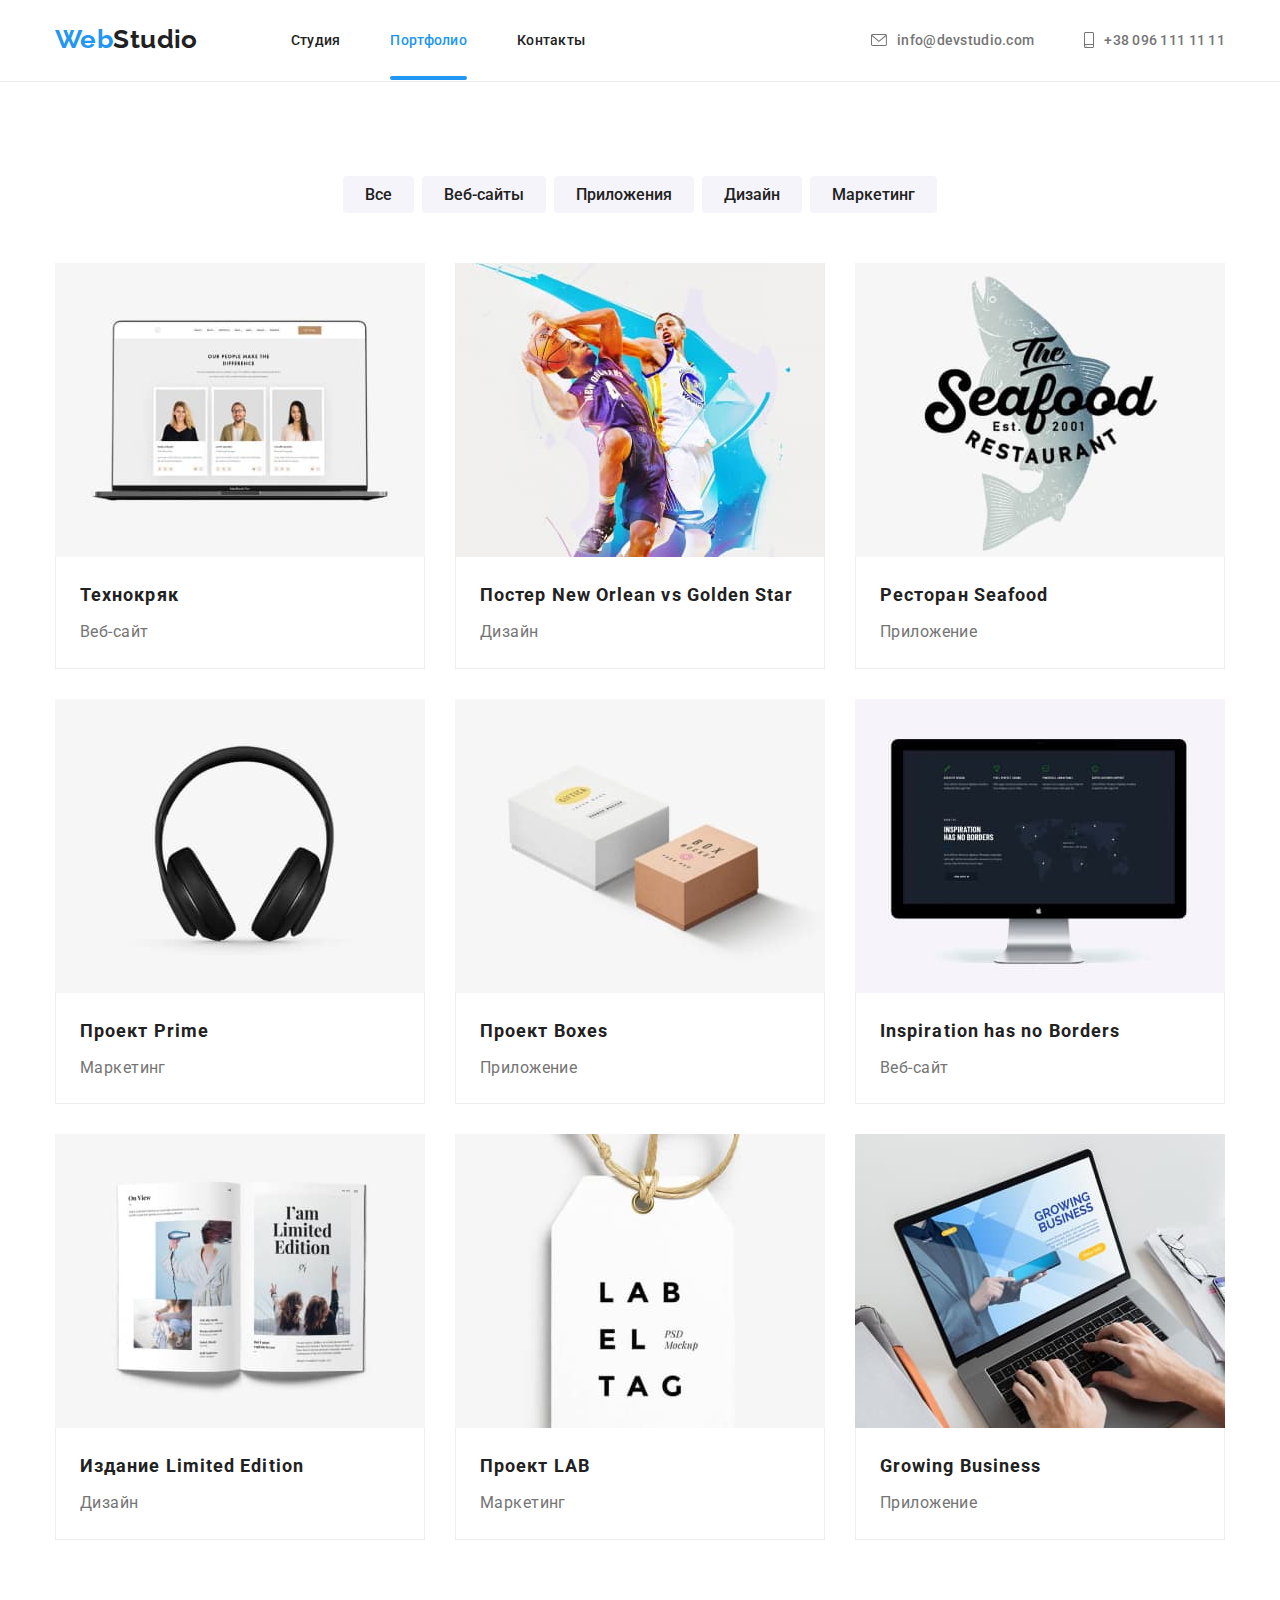
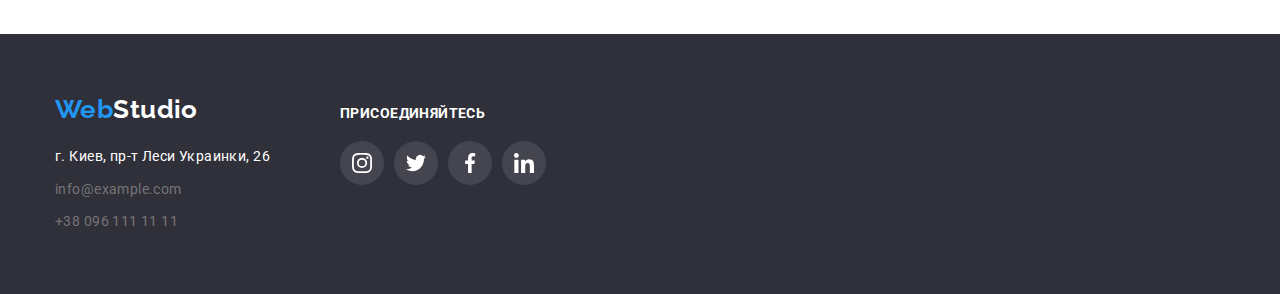
==== portfolio.html @ 1432e664 "add files" ====
<!DOCTYPE html>
<html lang="ru">
<head>
    <meta charset="UTF-8">
    <meta http-equiv="X-UA-Compatible" content="IE=edge">
    <meta name="viewport" content="width=device-width, initial-scale=1.0">
    <title>Портфолио - WebStudio</title>

    <link rel="preconnect" href="https://fonts.googleapis.com">
    <link rel="preconnect" href="https://fonts.gstatic.com" crossorigin>
    <link href="https://fonts.googleapis.com/css2?family=Raleway:wght@700&family=Roboto:wght@400;500;700;900&display=swap" rel="stylesheet">
    
    <link rel="stylesheet" href="https://cdnjs.cloudflare.com/ajax/libs/modern-normalize/1.1.0/modern-normalize.min.css">
    <link rel="stylesheet" href="./css/style.css">
</head>
<body>
    <header class="header">
        <div class="header-nav container">
            <nav class="main-nav">
                <a class="logo link" href="./index.html">Web<span class="logo-black">Studio</span></a>
                <ul class="site-nav list">
                    <li class="item"><a class="nav link" href="./index.html">Студия</a></li>
                    <li class="item"><a class="nav link current" href="./portfolio.html">Портфолио</a></li>
                    <li class="item"><a class="nav link" href="#">Контакты</a></li>
                </ul>
            </nav>
            <ul class="contact list">
                <li class="item"><a class="contacts link" href="mailto:info@devstudio.com">
                    <svg class="contact-icon" width="16" height="12">
                        <use href="./images/icons.svg#icon-convert"></use>
                    </svg>
                    info@devstudio.com</a></li>
                <li class="item"><a class="contacts link" href="tel:+380961111111">
                    <svg class="contact-icon" width="10" height="16">
                    <use href="./images/icons.svg#icon-phone"></use>
                    </svg>
                    +38 096 111 11 11</a></li>
            </ul>
        </div>
    </header>
    <main>
        <section class="section">
            <div class="container">
                <h1 hidden>Фильтр</h1>
                <ul class="btn list">
                    <li class="item"><button class="button-portfolio" type="button">Все</button></li>
                    <li class="item"><button class="button-portfolio" type="button">Веб-сайты</button></li>
                    <li class="item"><button class="button-portfolio" type="button">Приложения</button></li>
                    <li class="item"><button class="button-portfolio" type="button">Дизайн</button></li>
                    <li class="item"><button class="button-portfolio" type="button">Маркетинг</button></li>
                </ul>
            </div>
            
            <!--Projects-->

            <div class="container">
                <ul class="cards-projects list">
                    <li class="card-projects item">
                        <a class="portfolio-link link" href="#">
                            <div class="product-thumb">
                                <img src="./images/technocrack.jpg" alt="Технокряк" width="370" height="294">

                                <div class="product-actions">
                                        <p class="product-text">Ресурс предлагает комплексные предложения с разным уровнем функционала и сервисов. Все это позволит посетителю получить исчерпывающие сведения о компании или частном лице.</p>
                                    
                                </div>

                            </div>    

                                <div class="text-projects">
                                    <h2 class="projects-portfolio">Технокряк</h2>
                                    <p class="description-projects">Веб-сайт</p>
                                </div>
                        </a>
                    </li>
                    <li class="card-projects item">
                        <a class="portfolio-link link" href="#">
                            <div class="product-thumb">
                                <img src="./images/poster.jpg" alt="Постер New Orlean vs Golden Star" width="370" height="294">

                                <div class="product-actions">
                                    <p class="product-text">Ресурс предлагает комплексные предложения с разным уровнем функционала и сервисов. Все это
                                        позволит посетителю получить исчерпывающие сведения о компании или частном лице.</p>
                                
                                </div>
                            </div>
                                <div class="text-projects">
                                    <h2 class="projects-portfolio">Постер New Orlean vs Golden Star</h2>
                                    <p class="description-projects">Дизайн</p>
                                </div>
                        </a>
                    </li>
                    <li class="card-projects item">
                        <a class="portfolio-link link" href="#">
                            <div class="product-thumb">
                                <img src="./images/restoran-seafood.jpg" alt="Ресторан Seafood" width="370" height="294">

                                <div class="product-actions">
                                    <p class="product-text">Ресурс предлагает комплексные предложения с разным уровнем функционала и сервисов. Все это
                                        позволит посетителю получить исчерпывающие сведения о компании или частном лице.</p>
                                
                                </div>
                            </div>
                                <div class="text-projects">
                                    <h2 class="projects-portfolio">Ресторан Seafood</h2>
                                    <p class="description-projects">Приложение</p>
                                </div> 
                        </a>
                    </li>
                    <li class="card-projects item">
                        <a class="portfolio-link link" href="#">
                            <div class="product-thumb">
                                <img src="./images/project-prime.jpg" alt="Проект Prime" width="370" height="294">

                                <div class="product-actions">
                                    <p class="product-text">Ресурс предлагает комплексные предложения с разным уровнем функционала и сервисов. Все это
                                        позволит посетителю получить исчерпывающие сведения о компании или частном лице.</p>
                                
                                </div>
                            </div>
                                <div class="text-projects">
                                    <h2 class="projects-portfolio">Проект Prime</h2>
                                    <p class="description-projects">Маркетинг</p>
                                </div>
                        </a>
                    </li>
                    <li class="card-projects item">
                        <a class="portfolio-link link" href="#">
                            <div class="product-thumb">
                                <img src="./images/project-boxes.jpg" alt="Проект Boxes" width="370" height="294">

                                <div class="product-actions">
                                    <p class="product-text">Ресурс предлагает комплексные предложения с разным уровнем функционала и сервисов. Все это
                                        позволит посетителю получить исчерпывающие сведения о компании или частном лице.</p>
                                
                                </div>
                            </div>
                                <div class="text-projects">
                                    <h2 class="projects-portfolio">Проект Boxes</h2>
                                    <p class="description-projects">Приложение</p>
                                </div>
                        </a>
                    </li>
                    <li class="card-projects item">
                        <a class="portfolio-link link" href="#">
                            <div class="product-thumb">
                                <img src="./images/inspiration-has-no-borders.jpg" alt="Inspiration has no Borders" width="370" height="294">

                                <div class="product-actions">
                                    <p class="product-text">Ресурс предлагает комплексные предложения с разным уровнем функционала и сервисов. Все это
                                        позволит посетителю получить исчерпывающие сведения о компании или частном лице.</p>
                                
                                </div>
                            </div>
                                <div class="text-projects">
                                    <h2 class="projects-portfolio">Inspiration has no Borders</h2>
                                    <p class="description-projects">Веб-сайт</p>
                                </div>
                        </a>
                    </li>
                    <li class="card-projects item">
                        <a class="portfolio-link link" href="#">
                            <div class="product-thumb">
                                <img src="./images/limited-edition.jpg" alt="Издание Limited Edition" width="370" height="294">

                                <div class="product-actions">
                                    <p class="product-text">Ресурс предлагает комплексные предложения с разным уровнем функционала и сервисов. Все это
                                        позволит посетителю получить исчерпывающие сведения о компании или частном лице.</p>
                                
                                </div>
                            </div>
                                    <div class="text-projects">
                                        <h2 class="projects-portfolio">Издание Limited Edition</h2>
                                        <p class="description-projects">Дизайн</p>
                                    </div>
                        </a>
                    </li>
                    <li class="card-projects item">
                        <a class="portfolio-link link" href="#">
                            <div class="product-thumb">
                                <img src="./images/project-lab.jpg" alt="Проект LAB" width="370" height="294">

                                <div class="product-actions">
                                    <p class="product-text">Ресурс предлагает комплексные предложения с разным уровнем функционала и сервисов. Все это
                                        позволит посетителю получить исчерпывающие сведения о компании или частном лице.</p>
                                
                                </div>
                            </div>
                                <div class="text-projects">
                                    <h2 class="projects-portfolio">Проект LAB</h2>
                                    <p class="description-projects">Маркетинг</p>
                                </div>
                        </a>
                    </li>
                    <li class="card-projects item">
                        <a class="portfolio-link link" href="#">
                            <div class="product-thumb">
                                <img src="./images/growing-business.jpg" alt="Growing Business" width="370" height="294">

                                <div class="product-actions">
                                    <p class="product-text">Ресурс предлагает комплексные предложения с разным уровнем функционала и сервисов. Все это
                                        позволит посетителю получить исчерпывающие сведения о компании или частном лице.</p>
                                
                                </div>
                            </div>
                                <div class="text-projects">
                                    <h2 class="projects-portfolio">Growing Business</h2>
                                    <p class="description-projects">Приложение</p>
                                </div>
                        </a>
                    </li>
                </ul>
            </div>
        </section>
    </main>
    <footer class="footer">
        <div class="footer-nav container">
            <div>
                <a class="logo-footer" href="./index.html">Web<span class="logo-white">Studio</span></a>
        
                <address>
                    <ul class="footer-contact list">
                        <li><a class="footer-address link" href="https://bit.ly/3pXMvUd" target="_blank"
                                rel="noopener noreferrer">г.
                                Киев, пр-т
                                Леси Украинки, 26</a> </li>
                        <li><a class="contacts link" href="mailto:info@devstudio.com">info@example.com</a> </li>
                        <li><a class="contacts link" href="tel:+380961111111">+38 096 111 11 11</a> </li>
                    </ul>
                </address>
        
            </div>
        
            <div class="socials-links">
                <h3 class="head-footer">Присоединяйтесь</h3>
                <ul class="social-link list">
                    <li class="social-item"><a href="#" class="footer-social">
                            <svg class="icon-social" width="20" height="20">
                                <use href="./images/icons.svg#icon-instagram"></use>
                            </svg>
                        </a></li>
                    <li class="social-item"><a href="#" class="footer-social">
                            <svg class="icon-social" width="20" height="20">
                                <use href="./images/icons.svg#icon-twitter"></use>
                            </svg>
                        </a></li>
                    <li class="social-item"><a href="#" class="footer-social">
                            <svg class="icon-social" width="20" height="20">
                                <use href="./images/icons.svg#icon-facebook"></use>
                            </svg>
                        </a></li>
                    <li class="social-item"><a href="#" class="footer-social">
                            <svg class="icon-social" width="20" height="20">
                                <use href="./images/icons.svg#icon-linkedin"></use>
                            </svg>
                        </a></li>
                </ul>
            </div>
        </div>
    </footer>
</body>
</html>
---- css/style.css ----
:root {
--primary-text-color: #212121;
--title-text-color: #757575;
--accent-color: #FFFFFF;
--logo-color: #2196F3;
--head-bg-color: #2F303A;
--secondary-bg-color: #F5F4FA;
--hover-color:#2196F3;
--footer-bg-color: #2F303A;
--hover-button-color: #188CE8;
--icon-color: #AFB1B8;
--primary-font: 'Roboto';
--secondary-font: 'Raleway';
--cubic: cubic-bezier(0.4, 0, 0.2, 1);
}

body {
  margin: 0;
  font-family: var(--primary-font), sans-serif;
  color: var(--primary-text-color);
  background-color: var(--accent-color);
  font-size: 14px;
  line-height: 1.2;
  letter-spacing: 0.03em;
}
.container {
  width: 1200px;
  margin: 0 auto;
  padding: 0 15px;
}

h1, h2, h3, h4, p, ul {
  margin: 0;
  padding: 0;
}

/* Утилиты */
.link {
  text-decoration: none;
}

.list {
  list-style: none;
}

.list .link.current {
  color: var(--hover-color);
}

.section {
  padding-top: 94px;
  padding-bottom: 94px;
}

/* logo */
.logo {
  font-family: var(--secondary-font);
  font-style: normal;
  font-weight: 700;
  font-size: 26px;
  color: var(--logo-color);
  text-decoration: none;

  padding-top: 24px;
  padding-bottom: 25px;
}
.logo-footer{
  font-family: var(--secondary-font);
  font-style: normal;
  font-weight: 700;
  font-size: 26px;
  color: var(--logo-color);
  text-decoration: none;
}

.logo-black {
  font-family: var(--secondary-font);
  font-style: normal;
  font-weight: 700;
  font-size: 26px;
  color: var(--primary-text-color);
}
.logo-white {
  font-family: var(--secondary-font);
  font-style: normal;
  font-weight: 700;
  font-size: 26px;
  color: var(--accent-color);
}

/* header & footer */
.footer {
  background-color: var(--footer-bg-color);
  padding-top: 60px;
  padding-bottom: 60px;
}
.footer-address {
  font-style: normal;
  line-height: 1.7;
  color: var(--accent-color);
}
.nav {
  font-weight: 500;
  letter-spacing: 0.02em;
  color: var(--primary-text-color);
  padding: 32px 0;

  transition: color 250ms var(--cubic);
}
.contact .contacts {
  line-height: 1.2;
  font-weight: 500;
  letter-spacing: 0.02em;
  padding: 32px 0;
  display: flex;
  align-items: center;
  fill: var(--title-text-color);
}
.contacts {
  font-style: normal;
  line-height: 1.7;
  color: var(--title-text-color);
  text-decoration: none;
  transition: color 250ms var(--cubic),
  fill 250ms var(--cubic);
}
.nav:hover, 
.nav:focus,
.contacts:hover,
.contacts:focus {
  color: var(--hover-color);
  fill: var(--hover-color);
}

/* Flex $ margin */
.site-nav{
  display: flex;
  margin-left: 93px;
}
.contact {
  display: flex;
  margin-left: auto;
}
.site-nav .item:not(:last-child), 
.contact .item:not(:last-child) {
  margin-right: 50px;
}
.header-nav, .main-nav {
  display: flex;
  align-items: center;
  
}
.header {
  border-bottom: 1px solid #ECECEC;
}
address {
  margin-top: 20px;
}
.footer-contact li:not(:last-child) {
  margin-bottom: 9px;
}


/* button */
.button {
  width: 200px;
  height: 50px;
  justify-content: center;
  margin-top: 30px;
  
  border: none;
  border-radius: 4px;
  background-color: var(--hover-color);
  color: var(--accent-color);
  cursor: pointer;
  box-shadow: 0px 4px 4px rgba(0, 0, 0, 0.15);
  font-family: inherit;
  font-weight: 700;
  font-size: 16px;
  line-height: 1.87;
  align-items: center;
  text-align: center;
  letter-spacing: 0.06em;

  transition: background-color 250ms var(--cubic);
}
.button:hover,
.button:focus {
  background-color: var(--hover-button-color);
}
.button-portfolio {
  cursor: pointer;
  background-color: var(--secondary-bg-color);
  border-radius: 4px;
  border: none;
  font-family: inherit;
  font-weight: 500;
  font-size: 16px;
  line-height: 1.6;
  text-align: center;
  color: var(--primary-text-color);
  padding: 6px 22px;

  transition: background-color 250ms var(--cubic),
  color 250ms var(--cubic),
  box-shadow 250ms var(--cubic);
}
.button-portfolio:hover, 
.button-portfolio:focus {
  color: var(--accent-color);
  background-color: var(--hover-color);
  box-shadow: 0px 3px 1px rgba(0, 0, 0, 0.1),
  0px 1px 2px rgba(0, 0, 0, 0.08),
  0px 2px 2px rgba(0, 0, 0, 0.12);
  outline: none;
}


/* primery page */
.head.section {
  background-color: var(--head-bg-color);
  text-align: center;
  padding-top: 200px;
  padding-bottom: 200px;
  max-width: 1600px;
  height: 600px;
  margin: 0 auto;
  background-image:linear-gradient(to right,
    rgba(47, 48, 58, 0.4),
    rgba(47, 48, 58, 0.4)),
  url('../images/img-background.jpg');
  background-repeat: no-repeat;
  background-position: center;
  background-size:cover;
}

.head-title {
  margin: auto;
  width: 696px;
  font-weight: 900;
  font-size: 44px;
  line-height: 1.36;
  text-align: center;
  letter-spacing: 0.06em;
  text-transform: uppercase;
  color: var(--accent-color);
}
.our-team {
  background-color: var(--secondary-bg-color);
}
.description {
  font-size: 14px;
  font-weight: 700;
  text-transform: uppercase;
  color: var(--primary-text-color);

  margin-bottom: 10px;
}
.features-description {
  line-height: 1.7;
  color: var(--title-text-color);
}
.head-projects, .head-team, .head-clients {
  font-weight: 700;
  font-size: 36px;
  text-align: center;
  color: var(--primary-text-color);
}
.team-name {
  font-weight: 500;
  font-size: 16px;
  line-height: 1.9;
  text-align: center;
  color: var(--primary-text-color);
  margin-bottom: 10px;
}
.speciality {
  font-size: 16px;
  line-height: 1.9;
  text-align: center;
  color: var(--title-text-color);
}

/* flex primary */
.solutions {
  padding-top: 0;
}
.features.list {
  display: flex;
}
.features .item {
  flex-wrap: wrap;
  width: 270px;
}
.features .item:not(:last-child) {
  margin-right: 30px;
}
.projects.list {
  display: flex;
  margin-top: 50px;
}
.projects .item:not(:last-child) {
  margin-right: 30px;
}
.team.list {
  display: flex;
  flex-wrap: wrap;
  margin-top: 50px;
}
.team .item:not(:last-child) {
  margin-right: 30px;
}
.card-text {
  padding-top: 30px;
  padding-bottom: 30px;
}
.card {
  background-color: var(--accent-color);
  box-shadow: 0px 1px 3px rgba(0, 0, 0, 0.12),
  0px 1px 1px rgba(0, 0, 0, 0.14),
  0px 2px 1px rgba(0, 0, 0, 0.2);
  border-radius: 0px 0px 4px 4px;
}
/* portfolio page */
.projects-portfolio {
  font-weight: 700;
  font-size: 18px;
  line-height: 2;
  letter-spacing: 0.06em;
  color: var(--primary-text-color);
  
  margin-bottom: 4px;
}
.description-projects {
  font-size: 16px;
  line-height: 1.9;
  color: var(--title-text-color);
}

/* flex */
.btn.list {
  display: flex;
  flex-wrap: wrap;
  justify-content: center
}
.btn .item:not(:last-child) {
  margin-right: 8px;
}
.cards-projects.list {
  display: flex;
  flex-wrap: wrap;
  margin-top: 50px;
}
.cards-projects .item {
  margin-right: 30px;
  margin-bottom: 30px;
  
}
.cards-projects .item:nth-child(3n) {
  margin-right: 0;
}
.cards-projects .item:nth-last-child(-n + 3) {
  margin-bottom: 0px;
}
img {
  display: block;
  max-width: 100%;
  height: auto;
}
.text-projects {
  border-left: 1px solid #EEEEEE;
  border-right: 1px solid #EEEEEE ;
  border-bottom: 1px solid #EEEEEE;
  padding: 20px 24px;
}

/* ДЗ-4 иконки */
.client-list {
  display: flex;
  justify-content: center;
  margin-top: 50px;
}

.client-item:not(:last-child) {
  margin-right: 30px;
}
.client {
  display: block;
  object-position: center;
}
.client {
  fill: var(--icon-color);
  padding: 16px 32px;
  border: 1px solid #AFB1B8;
  box-sizing: border-box;
  border-radius: 4px;
  transition: border-color 250ms var(--cubic),
  fill 250ms var(--cubic);
}
.client:hover,
.client:focus {
  border-color: var(--hover-color);
  fill: var(--hover-color);
  outline: none;
}

.portfolio-link {
  display: block;
  position: relative;

  transition: box-shadow 250ms var(--cubic);
}
.portfolio-link:hover,
.portfolio-link:focus {
  box-shadow: 0px 1px 1px rgba(0, 0, 0, 0.12),
  0px 4px 4px rgba(0, 0, 0, 0.06),
  1px 4px 6px rgba(0, 0, 0, 0.16);
  outline: none;
}
.head-footer {
  font-weight: 700;
  font-size: 14px;
  line-height: 16px;
  color: var(--accent-color);
  text-transform: uppercase;
}
.footer-nav {
  display: flex;
  align-items: baseline;
}

.socials-links {
  margin-left: 70px;
}
.social-link {
  margin-top: 20px;
  display: flex;
}
.footer-social {
  fill: var(--accent-color);
}
.footer-social {
  display: flex;
  width: 44px;
  height: 44px;
  background: rgba(255, 255, 255, 0.1);
  border-radius: 50%;
  align-items: center;
  justify-content: center;

  transition: background-color 250ms var(--cubic);
}
.footer-social:hover,
.footer-social:focus {
  background-color: var(--hover-color);
  outline: none;
}
.social-item:not(:last-child) {
  margin-right: 10px;
}
.social-team {
  margin-top: 16px;
  display: flex;
  justify-content: center;
}
.team-social {
  fill: var(--icon-color);
  padding: 12px;
  display: flex;
  width: 44px;
  height: 44px;
  align-items: center;
  justify-content: center;
  border-radius: 50%;

  transition: background-color 250ms var(--cubic),
  fill 250ms var(--cubic);
}
.team-social:hover,
.team-social:focus {
  background-color: var(--hover-color);
  fill: var(--accent-color);
  outline: none;
}

.tumb {
  background-color: var(--secondary-bg-color);
  margin-bottom: 30px;
  width: 270px;
  height: 120px;
  display: flex;
  justify-content: center;
  align-items: center;
}

.contact-icon {
  margin-right: 10px;
}
/* Overlay */
.product-text {
  font-size: 18px;
  line-height: 28px;
  color: var(--accent-color);
}
.product-thumb {
  position: relative;
  overflow: hidden;
}


.product-actions {
  position: absolute;
  width: 100%;
  height: 100%;

  background-color: rgba(33, 150, 243, 0.9);
  padding: 63px 24px;

  top: 0;
  left: 0;

  transform: translateY(100%);
  transition: transform 250ms var(--cubic);
}

.portfolio-link:hover .product-actions {
  transform: translateY(0);
}

.current {
  position: relative;
}
.current::after {
  content: '';
  display: block;
  position: absolute;
  bottom: 0;
  left: 0;

  background-color: var(--hover-color);
  width: 100%;
  height: 4px;
  border-radius: 2px; 
}

.projects-item {
  position: relative;
}
.head-project {
  font-weight: 700;
  font-size: 14px;
  line-height: 16px;
  text-transform: uppercase;
  text-align: center;
  color: var(--accent-color);
  background-color: rgba(47, 48, 58, 0.8);
  
  position: absolute;
  width: 100%;
  padding: 27px 0;
  bottom: 0;
  left: 0;
}

.backdrop {
  position: fixed;
  top: 0;
  left: 0;
  background-color: rgba(0, 0, 0, 0.2);
  width: 100%;
  height: 100%;

  opacity: 1;
  transition: opacity 250ms var(--cubic);
}
.backdrop.is-hidden {
  opacity: 0;
  pointer-events: none;
}

.backdrop.is-hidden .modal {
  transform: translate(-50%, -50%) scale(0.9);
}
.modal {
  position: absolute;
  top: 50%;
  left: 50%;
  transform: translate(-50%, -50%) scale(1);

  min-width: 528px;
  min-height: 581px;
  background-color: var(--accent-color);
  box-shadow: 0px 1px 3px rgba(0, 0, 0, 0.12),
  0px 1px 1px rgba(0, 0, 0, 0.14),
  0px 2px 1px rgba(0, 0, 0, 0.2);
  border-radius: 4px; 
  padding: 15px;

  transition: transform 250ms var(--cubic);
}
.btn-modal {
  position: absolute;
  top: 8px;
  right: 8px;
  border-radius: 50%;
  width: 30px;
  height: 30px;
  border: 1px solid rgba(0, 0, 0, 0.1);
  background-color: var(--accent-color);
  cursor: pointer;
  background-image: url(../images/close-btn.svg);
  background-repeat: no-repeat;
  background-position: center;
}
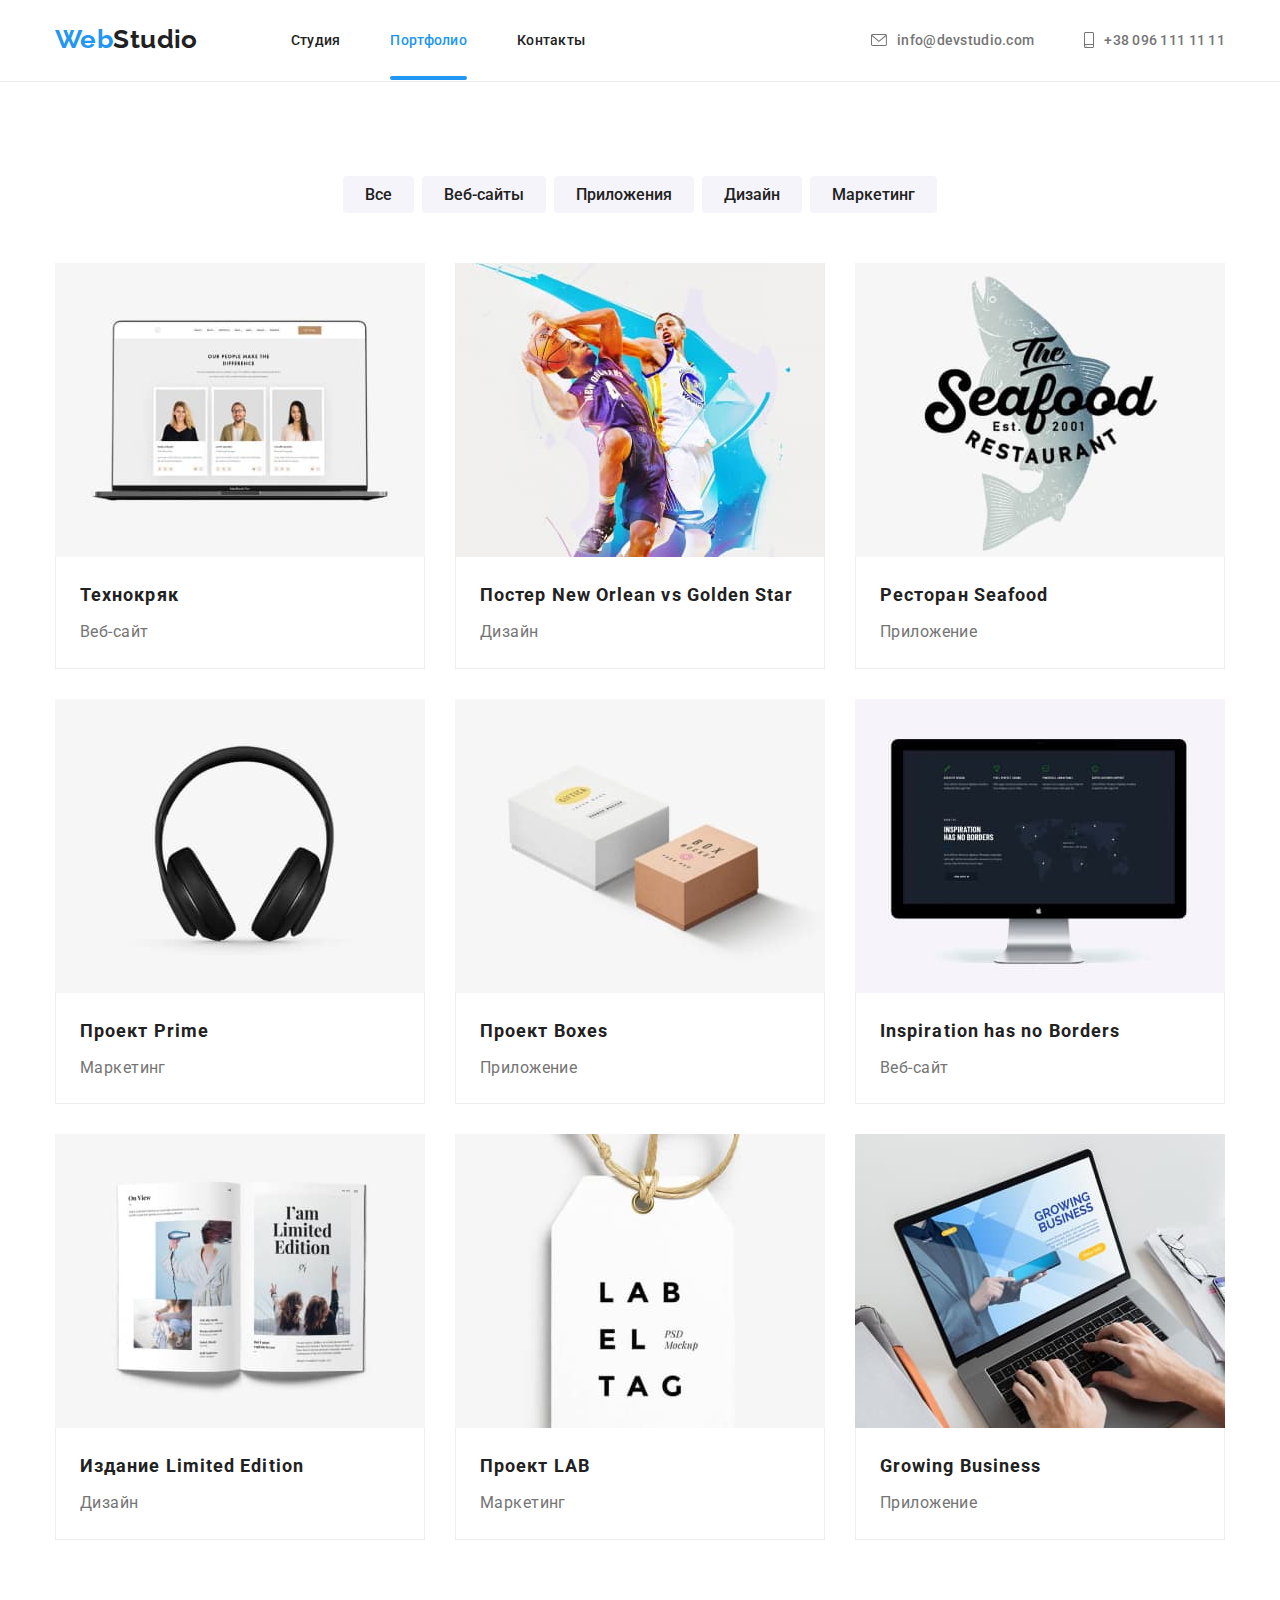
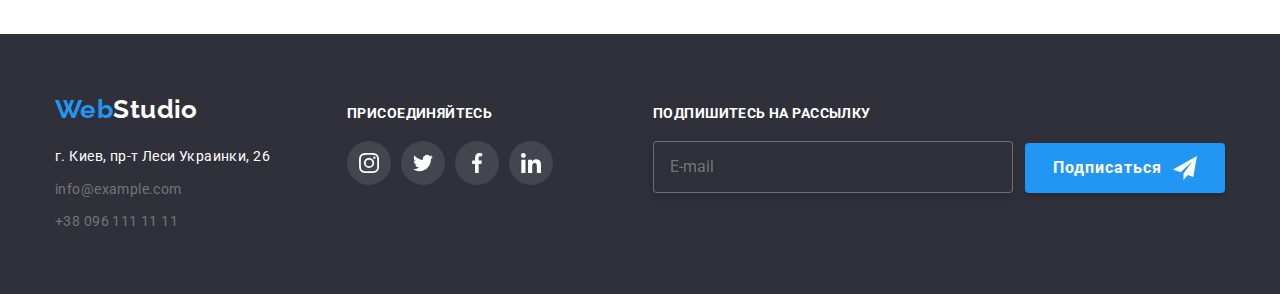
==== commit 532b0aff: "add icon + css btn" ====
--- a/portfolio.html
+++ b/portfolio.html
@@ -217,7 +217,7 @@
         <div class="footer-nav container">
             <div>
                 <a class="logo-footer" href="./index.html">Web<span class="logo-white">Studio</span></a>
-        
+    
                 <address>
                     <ul class="footer-contact list">
                         <li><a class="footer-address link" href="https://bit.ly/3pXMvUd" target="_blank"
@@ -228,9 +228,9 @@
                         <li><a class="contacts link" href="tel:+380961111111">+38 096 111 11 11</a> </li>
                     </ul>
                 </address>
-        
-            </div>
-        
+    
+            </div>
+    
             <div class="socials-links">
                 <h3 class="head-footer">Присоединяйтесь</h3>
                 <ul class="social-link list">
@@ -256,7 +256,21 @@
                         </a></li>
                 </ul>
             </div>
+            <div class="form-footer">
+                <div class="footer-field">
+                    <label for="email-footer" class="footer-label">Подпишитесь на рассылку</label>
+                    <input type="email" class="footer-input" name="email-footer" placeholder="E-mail">
+                </div>
+                <div class="btn-footer">
+                    <button class="button btn-subscribe" type="submit">Подписаться
+                        <svg class="icon-send" width="24" height="24">
+                            <use href="./images/icons.svg#icon-send"></use>
+                    </button>
+                </div>
+            </div>
+    
         </div>
+    
     </footer>
 </body>
 </html>--- a/css/style.css
+++ b/css/style.css
@@ -166,7 +166,7 @@
   width: 200px;
   height: 50px;
   justify-content: center;
-  margin-top: 30px;
+  
   
   border: none;
   border-radius: 4px;
@@ -183,6 +183,10 @@
   letter-spacing: 0.06em;
 
   transition: background-color 250ms var(--cubic);
+}
+
+.btn-hero {
+  margin-top: 30px;
 }
 .button:hover,
 .button:focus {
@@ -427,6 +431,7 @@
 .footer-nav {
   display: flex;
   align-items: baseline;
+  justify-content: space-between;
 }
 
 .socials-links {
@@ -594,7 +599,7 @@
   0px 1px 1px rgba(0, 0, 0, 0.14),
   0px 2px 1px rgba(0, 0, 0, 0.2);
   border-radius: 4px; 
-  padding: 15px;
+  padding: 0 15px;
 
   transition: transform 250ms var(--cubic);
 }
@@ -608,7 +613,133 @@
   border: 1px solid rgba(0, 0, 0, 0.1);
   background-color: var(--accent-color);
   cursor: pointer;
-  background-image: url(../images/close-btn.svg);
+  
   background-repeat: no-repeat;
   background-position: center;
-}
+  transition: fill 250ms var(--cubic);
+}
+
+.btn-modal:hover {
+  fill: var(--hover-color);
+}
+.btn-icon {
+  position: absolute;
+  top: 50%;
+  left: 50%;
+  transform: translate(-50%, -50%)
+}
+
+/* Form */
+
+.form {
+  width: 448px;
+  margin: 0 auto;
+}
+.form-field {
+  position: relative;
+  margin-bottom: 28px;
+  display: flex;
+  flex-direction: column;
+}
+
+.form-title {
+  display: block;
+  font-weight: 700;
+  font-size: 20px;
+  line-height: 23px;
+  text-align: center;
+  margin-top: 40px;
+  margin-bottom: 12px;
+}
+.checkbox-link {
+  color: var(--hover-color);
+}
+
+.form-field input {
+  padding: 12px 0;
+  padding-left: 42px;
+  border: 1px solid rgba(33, 33, 33, 0.2);
+  border-radius: 4px;
+}
+
+.form-field label {
+  margin-bottom: 4px;
+}
+
+textarea {
+  width: 100%;
+  height: 120px;
+  resize: none;
+  border: 1px solid rgba(33, 33, 33, 0.2);
+  border-radius: 4px;
+  padding: 16px 12px;
+}
+.form-input {
+  transition: border-color 250ms var(--cubic),
+  fill 250ms var(--cubic);
+}
+
+.form-input:focus,
+.form-input:focus ~ .form-icon {
+  border-color: var(--hover-color);
+  fill: var(--hover-color);
+  outline: none;
+}
+
+.form-icon {
+  position: absolute;
+  top: 50%;
+  left: 12px;
+  display: inline-block;
+}
+
+.btn-submit {
+  display: flex;
+  margin: 30px auto 40px auto;
+}
+
+/* footer form */
+.footer-input {
+  width: 360px;
+  padding: 15px 0 15px 16px;
+  line-height: 20px;
+  border: 1px solid rgba(255, 255, 255, 0.3);
+  filter: drop-shadow(0px 4px 4px rgba(0, 0, 0, 0.15));
+  border-radius: 4px;
+  background-color: var(--footer-bg-color);
+  color: var(--accent-color);
+}
+
+.footer-input::placeholder {
+  font-size: 16px;
+  line-height: 20px;
+}
+
+.footer-label {
+  font-weight: 700;
+  font-size: 14px;
+  line-height: 16px;
+  letter-spacing: 0.03em;
+  text-transform: uppercase;
+  color: var(--accent-color);
+  margin-bottom: 20px;
+}
+
+.form-footer {
+  display: flex;
+  align-items: flex-end;
+  margin-left: 93px;
+}
+.footer-field {
+  display: flex;
+  flex-direction: column;
+  margin-right: 12px;
+}
+.icon-send {
+  fill: var(--accent-color);
+}
+.btn-subscribe {
+  display: flex;
+  justify-content: space-between;
+  padding: 0px 28px;
+}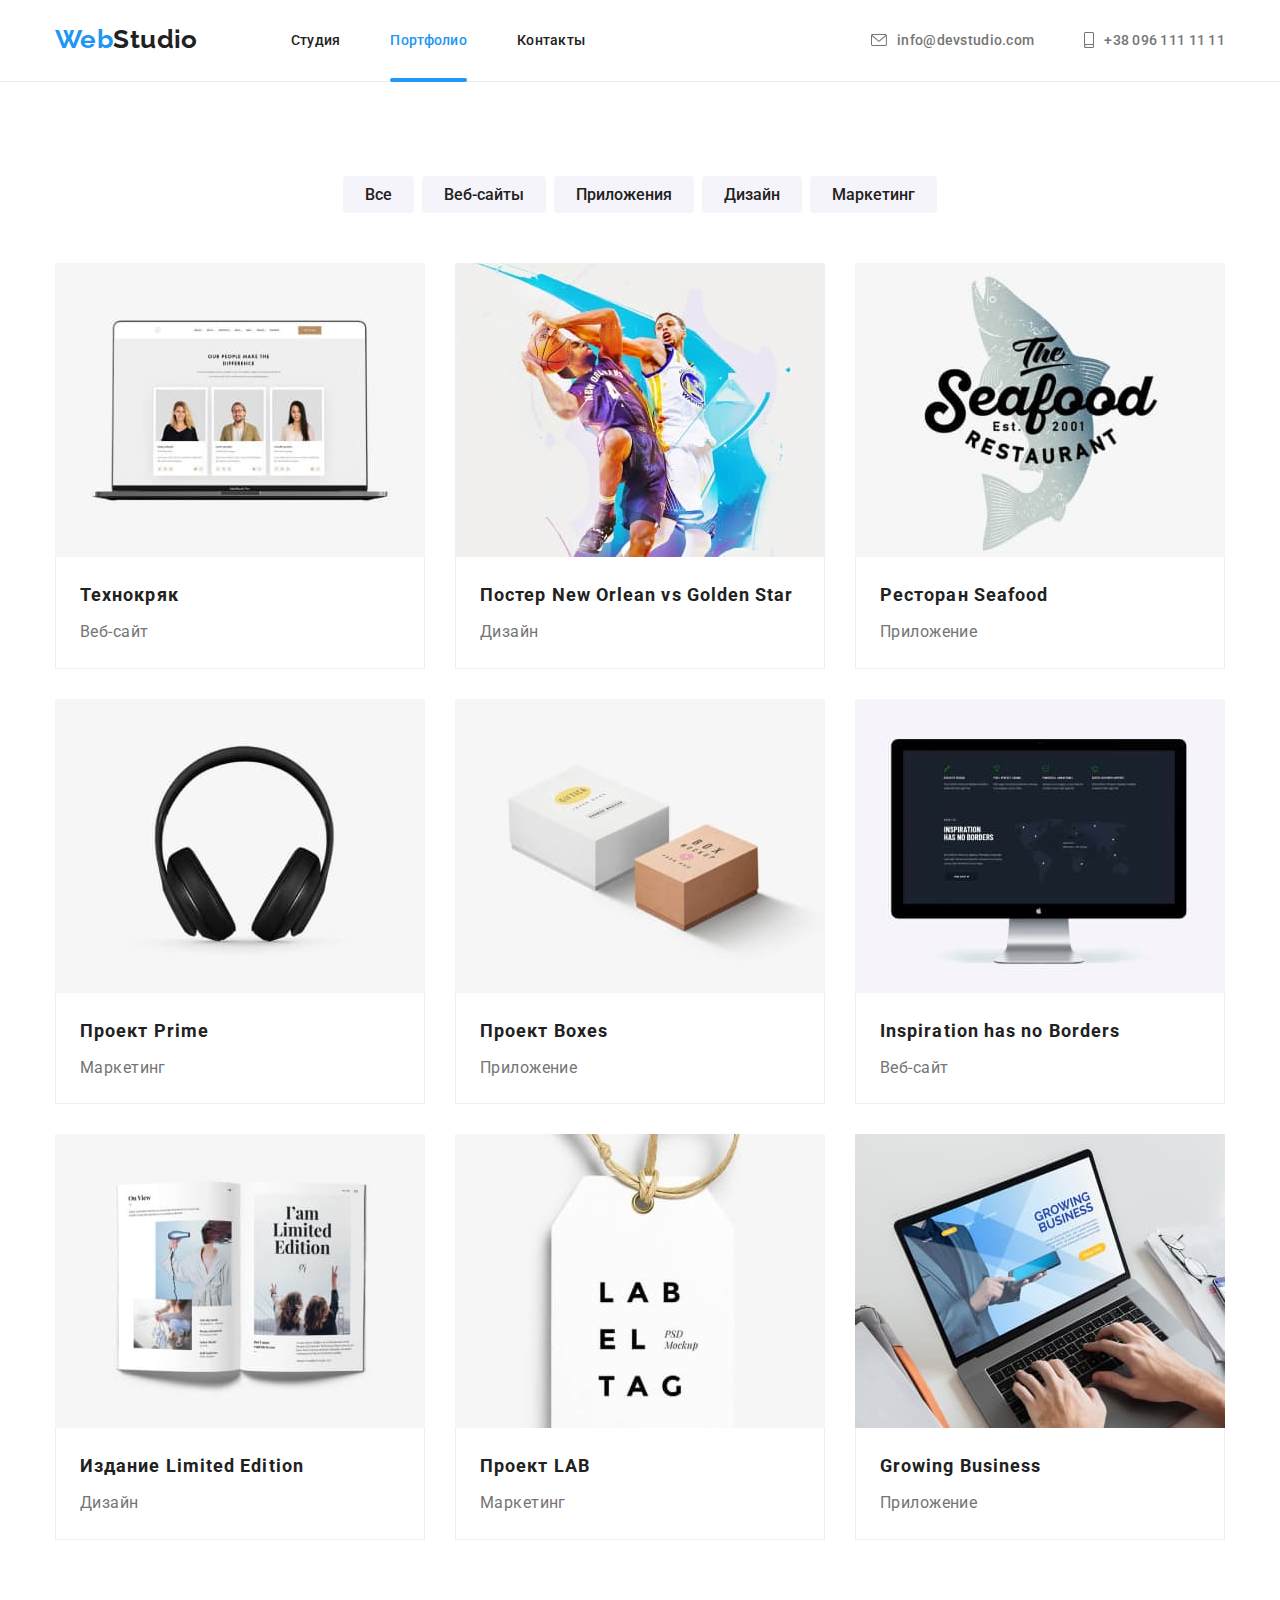
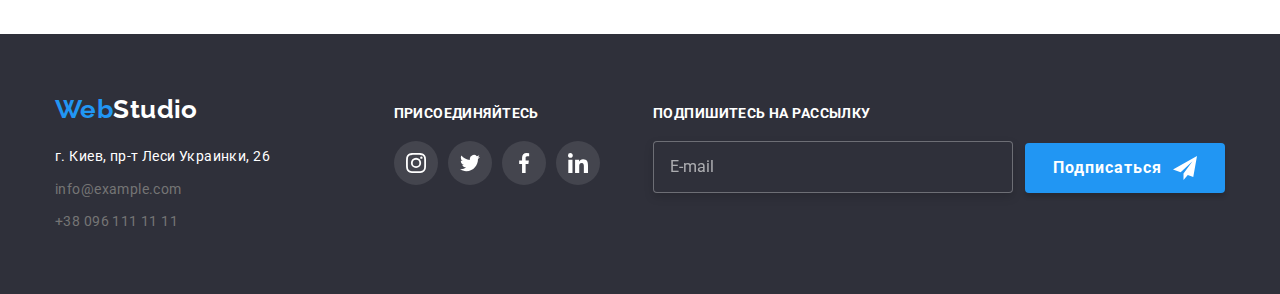
==== commit 08001207: "fix error" ====
--- a/portfolio.html
+++ b/portfolio.html
@@ -256,18 +256,21 @@
                         </a></li>
                 </ul>
             </div>
-            <div class="form-footer">
-                <div class="footer-field">
-                    <label for="email-footer" class="footer-label">Подпишитесь на рассылку</label>
-                    <input type="email" class="footer-input" name="email-footer" placeholder="E-mail">
+            <form>
+                <div class="form-footer">
+                    <div class="footer-field">
+                        <label for="email-footer" class="footer-label">Подпишитесь на рассылку</label>
+                        <input type="email" class="footer-input" name="email-footer" placeholder="E-mail">
+                    </div>
+                    <div class="btn-footer">
+                        <button class="button btn-subscribe" type="submit">Подписаться
+                            <svg class="icon-send" width="24" height="24">
+                                <use href="./images/icons.svg#icon-send"></use>
+                            </svg>
+                        </button>
+                    </div>
                 </div>
-                <div class="btn-footer">
-                    <button class="button btn-subscribe" type="submit">Подписаться
-                        <svg class="icon-send" width="24" height="24">
-                            <use href="./images/icons.svg#icon-send"></use>
-                    </button>
-                </div>
-            </div>
+            </form>
     
         </div>
     
--- a/css/style.css
+++ b/css/style.css
@@ -539,7 +539,7 @@
   content: '';
   display: block;
   position: absolute;
-  bottom: 0;
+  bottom: -2px;
   left: 0;
 
   background-color: var(--hover-color);
@@ -562,9 +562,12 @@
   
   position: absolute;
   width: 100%;
-  padding: 27px 0;
+  height: 70px;
   bottom: 0;
   left: 0;
+  display: flex;
+  justify-content: center;
+  align-items: center;
 }
 
 .backdrop {
@@ -599,7 +602,7 @@
   0px 1px 1px rgba(0, 0, 0, 0.14),
   0px 2px 1px rgba(0, 0, 0, 0.2);
   border-radius: 4px; 
-  padding: 0 15px;
+  padding: 40px;
 
   transition: transform 250ms var(--cubic);
 }
@@ -647,11 +650,12 @@
   font-weight: 700;
   font-size: 20px;
   line-height: 23px;
-  text-align: center;
-  margin-top: 40px;
+  color: var(--primary-text-color);
+  text-align: center;
   margin-bottom: 12px;
 }
 .checkbox-link {
+  padding-left: 5px;
   color: var(--hover-color);
 }
 
@@ -663,6 +667,8 @@
 }
 
 .form-field label {
+  font-size: 12px;
+  color: var(--title-text-color);
   margin-bottom: 4px;
 }
 
@@ -674,6 +680,12 @@
   border-radius: 4px;
   padding: 16px 12px;
 }
+
+textarea::placeholder {
+  font-size: 12px;
+  color: rgba(117, 117, 117, 0.5);
+}
+
 .form-input {
   transition: border-color 250ms var(--cubic),
   fill 250ms var(--cubic);
@@ -695,7 +707,8 @@
 
 .btn-submit {
   display: flex;
-  margin: 30px auto 40px auto;
+  margin: 0 auto;
+  margin-top: 30px;
 }
 
 /* footer form */
@@ -712,13 +725,13 @@
 
 .footer-input::placeholder {
   font-size: 16px;
-  line-height: 20px;
+  line-height: 1.25;
+  color: rgba(255, 255, 255, 0.6);
 }
 
 .footer-label {
   font-weight: 700;
   font-size: 14px;
-  line-height: 16px;
   letter-spacing: 0.03em;
   text-transform: uppercase;
   color: var(--accent-color);
@@ -728,7 +741,7 @@
 .form-footer {
   display: flex;
   align-items: flex-end;
-  margin-left: 93px;
+  margin-left: auto;
 }
 .footer-field {
   display: flex;
@@ -742,4 +755,36 @@
   display: flex;
   justify-content: space-between;
   padding: 0px 28px;
+}
+/* checkbox */
+.checkbox {
+  position: absolute;
+  width: 1px;
+  height: 1px;
+  margin: -1px;
+  border: 0;
+  padding: 0;
+  clip: rect(0 0 0 0);
+  overflow: hidden;
+}
+
+.checkbox-icon {
+  display: inline-block;
+  width: 16px;
+  height: 15px;
+  margin-right: 9px;
+  border: 2px solid var(--primary-text-color);
+  border-radius: 2px;
+}
+.checkbox-label {
+  display: flex;
+  /* align-items: center; */
+}
+
+.checkbox:checked + .checkbox-icon {
+  border-color: var(--hover-color);
+  background-color: var(--hover-color);
+  background-image: url(../images/icon-check.svg);
+  background-size: contain;
+  background-origin: border-box;
 }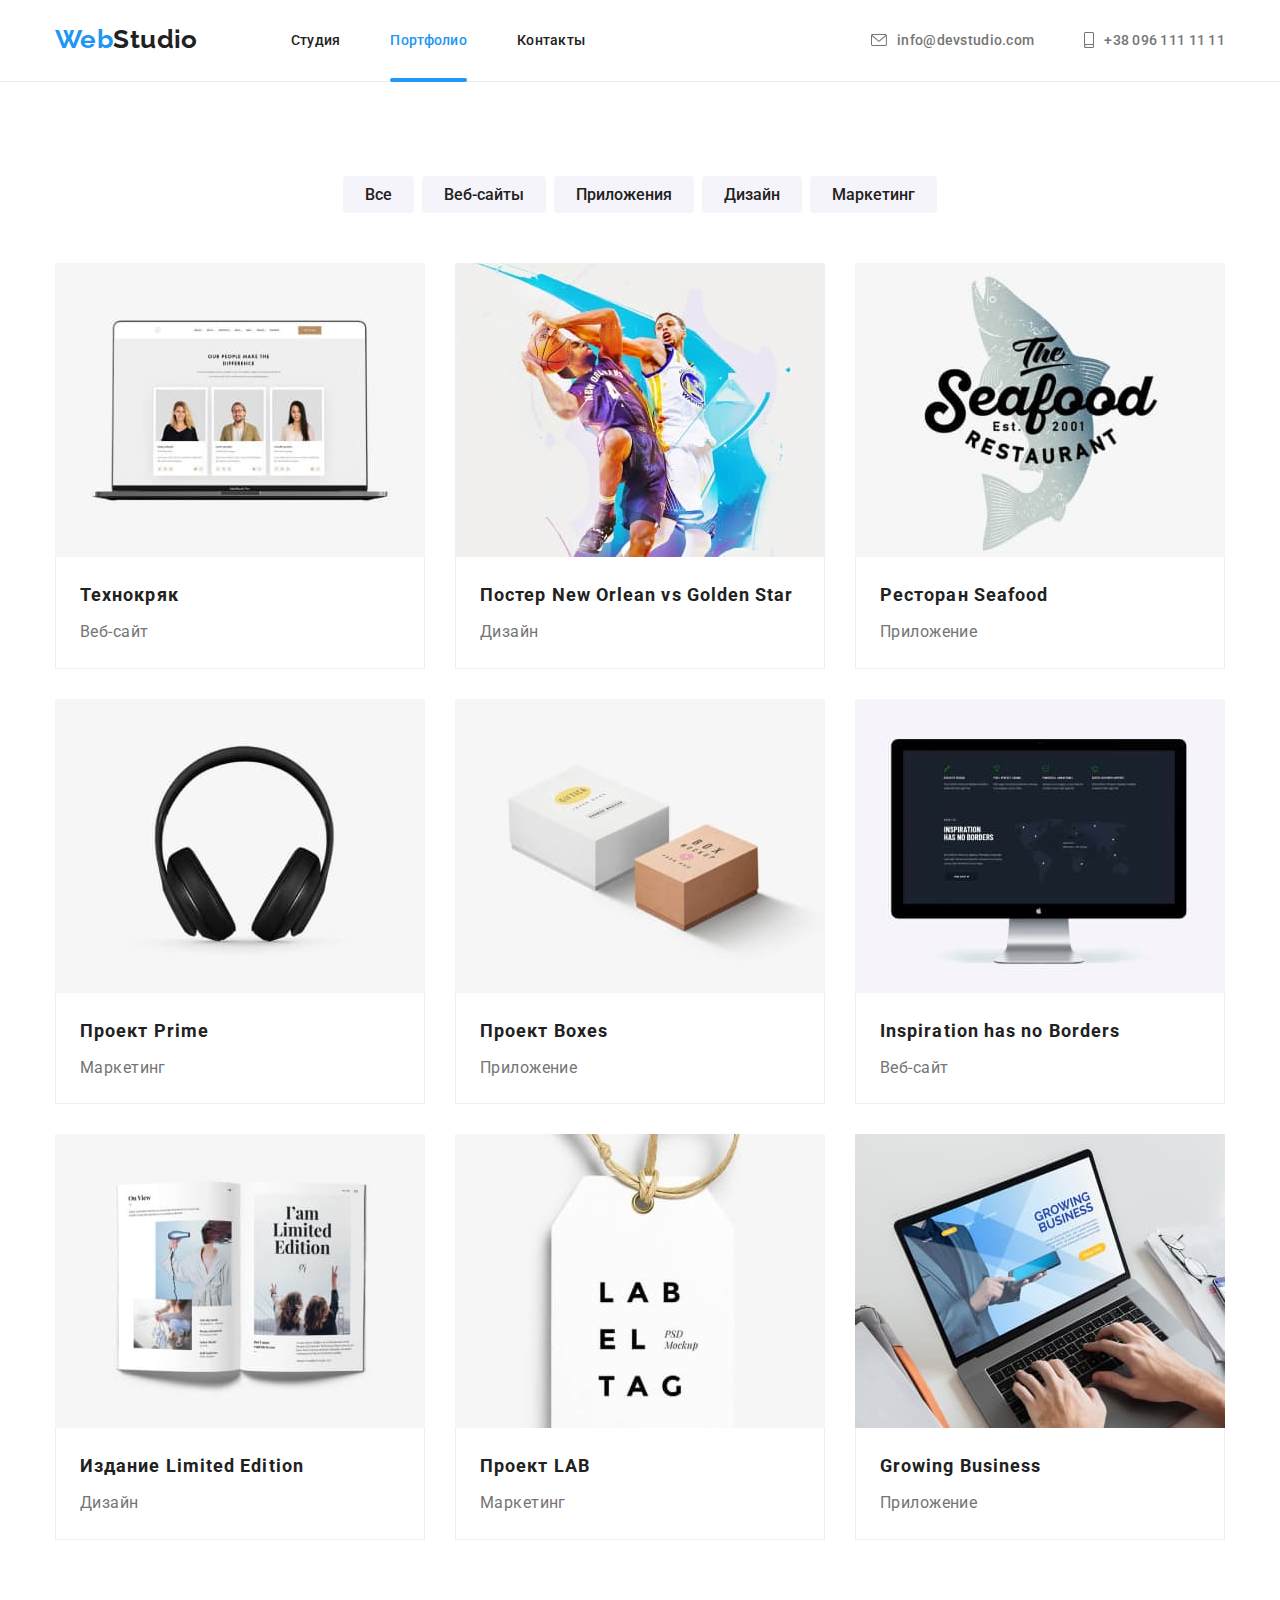
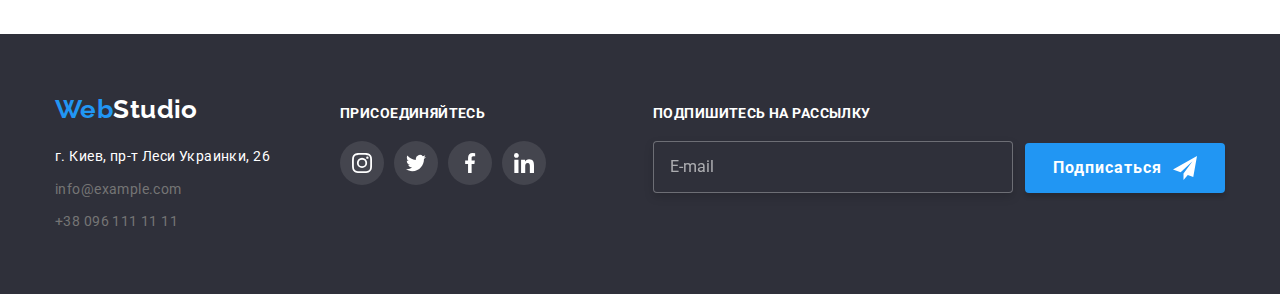
==== commit ce9f165a: "fixed some problem" ====
--- a/portfolio.html
+++ b/portfolio.html
@@ -256,7 +256,7 @@
                         </a></li>
                 </ul>
             </div>
-            <form>
+            <form class="form-subscribe">
                 <div class="form-footer">
                     <div class="footer-field">
                         <label for="email-footer" class="footer-label">Подпишитесь на рассылку</label>
--- a/css/style.css
+++ b/css/style.css
@@ -273,14 +273,12 @@
 .team-name {
   font-weight: 500;
   font-size: 16px;
-  line-height: 1.9;
   text-align: center;
   color: var(--primary-text-color);
   margin-bottom: 10px;
 }
 .speciality {
   font-size: 16px;
-  line-height: 1.9;
   text-align: center;
   color: var(--title-text-color);
 }
@@ -431,7 +429,7 @@
 .footer-nav {
   display: flex;
   align-items: baseline;
-  justify-content: space-between;
+ 
 }
 
 .socials-links {
@@ -640,7 +638,7 @@
 }
 .form-field {
   position: relative;
-  margin-bottom: 28px;
+  margin-bottom: 10px;
   display: flex;
   flex-direction: column;
 }
@@ -741,7 +739,6 @@
 .form-footer {
   display: flex;
   align-items: flex-end;
-  margin-left: auto;
 }
 .footer-field {
   display: flex;
@@ -756,6 +753,11 @@
   justify-content: space-between;
   padding: 0px 28px;
 }
+.form-subscribe {
+    margin-left: auto;
+}
+
+
 /* checkbox */
 .checkbox {
   position: absolute;
@@ -778,7 +780,7 @@
 }
 .checkbox-label {
   display: flex;
-  /* align-items: center; */
+  justify-content: center;
 }
 
 .checkbox:checked + .checkbox-icon {
@@ -787,4 +789,4 @@
   background-image: url(../images/icon-check.svg);
   background-size: contain;
   background-origin: border-box;
-}+}
